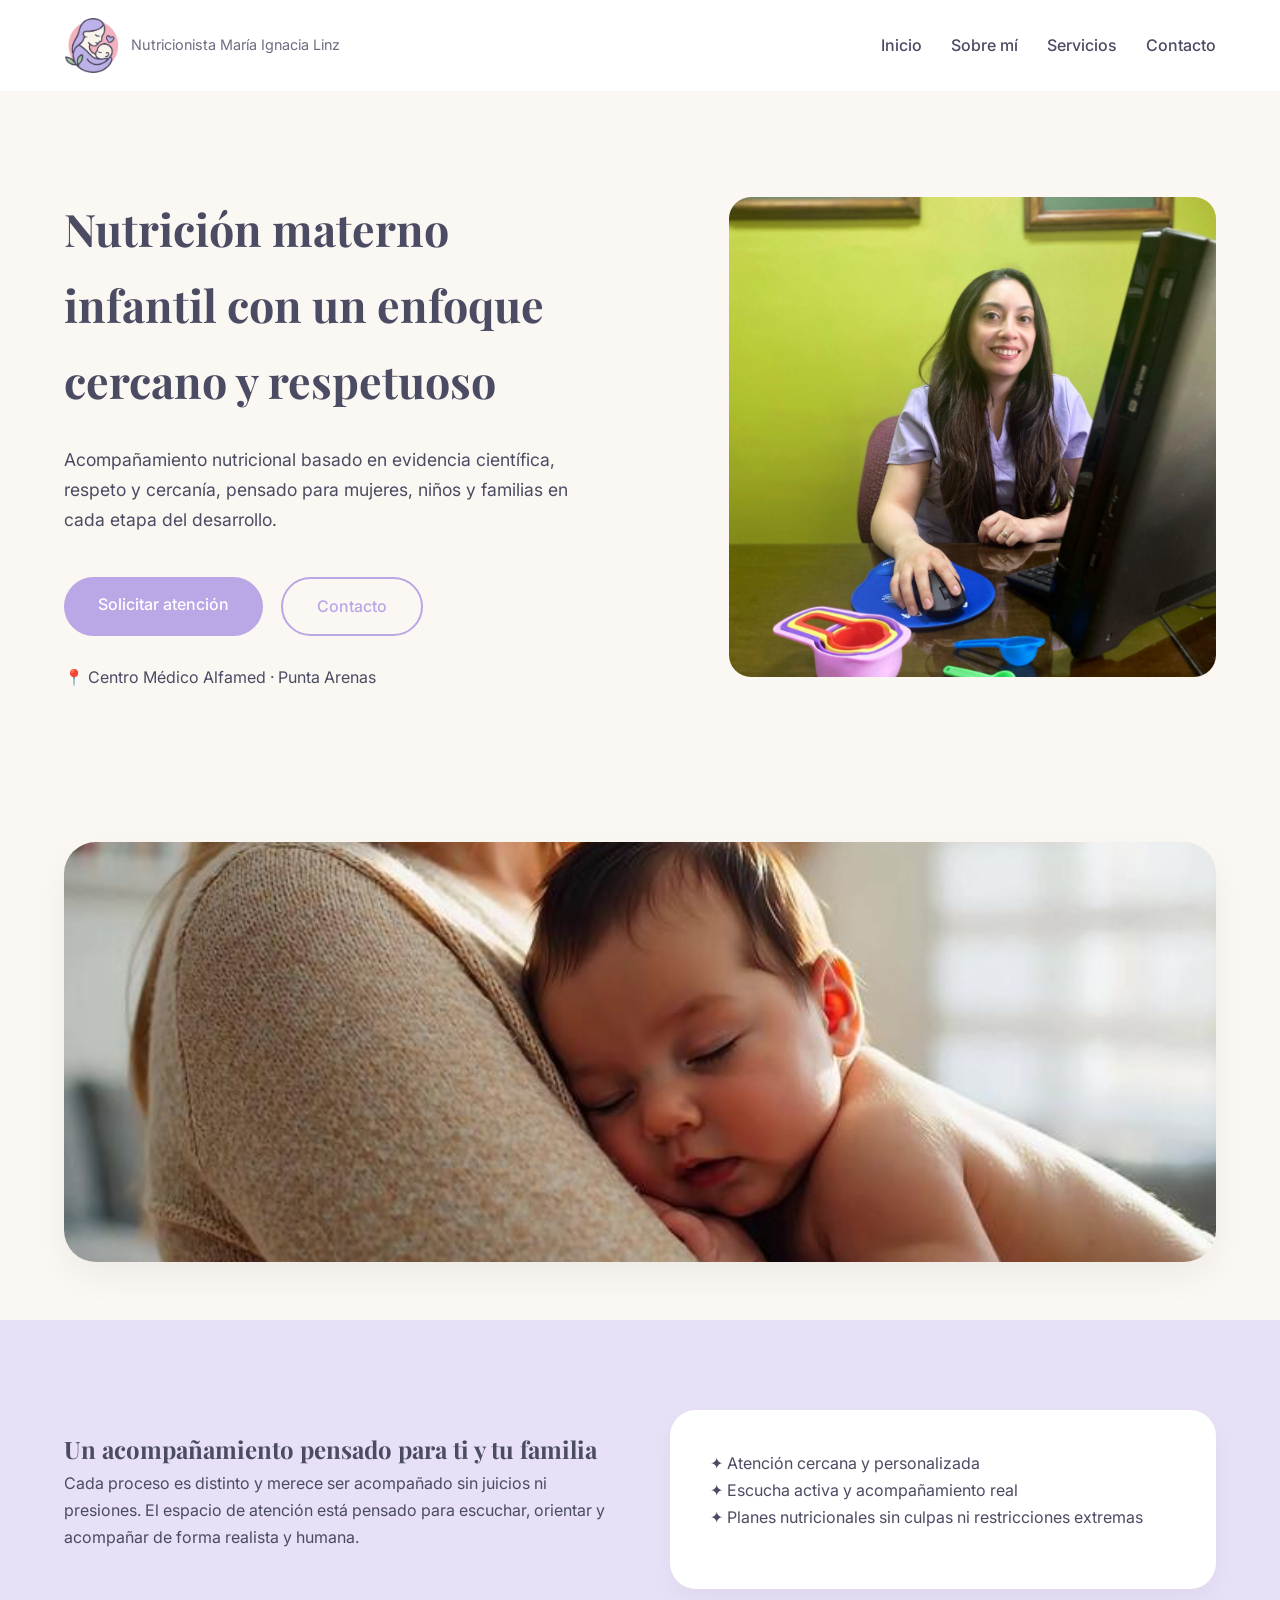
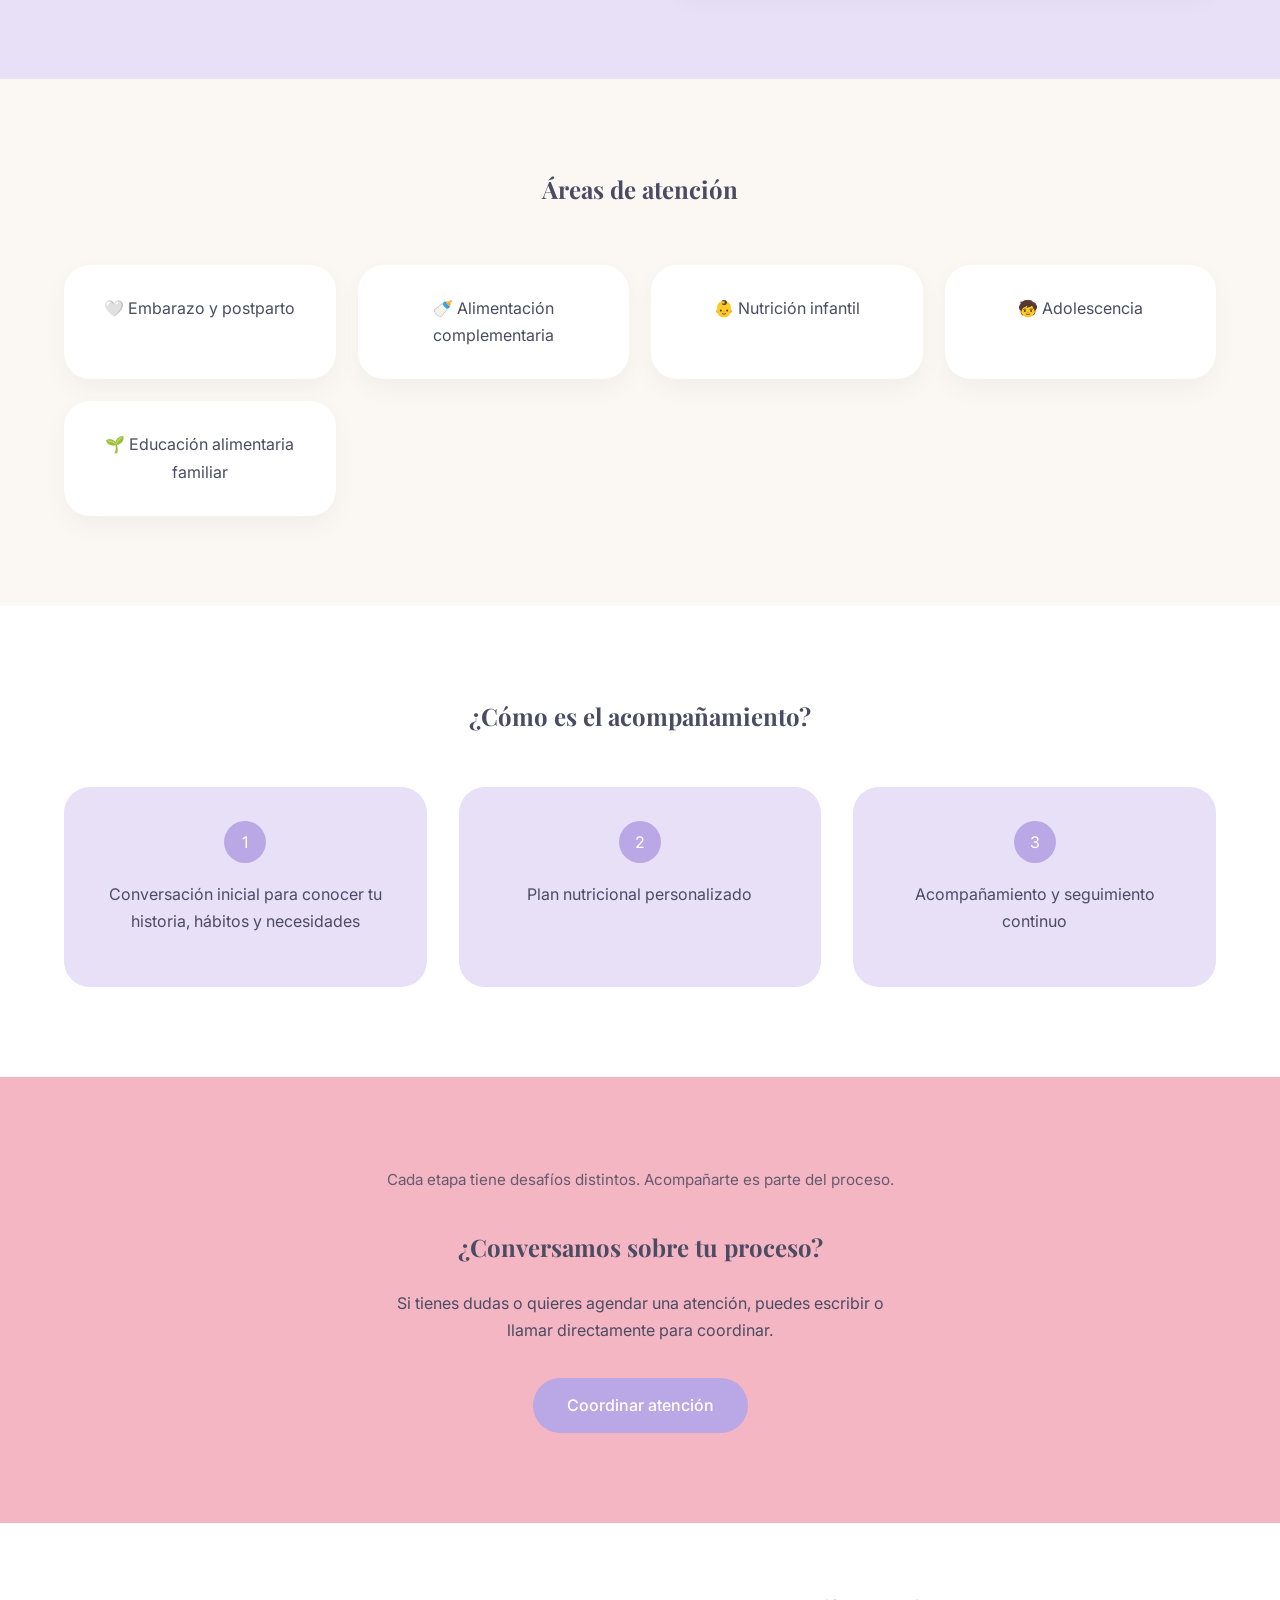
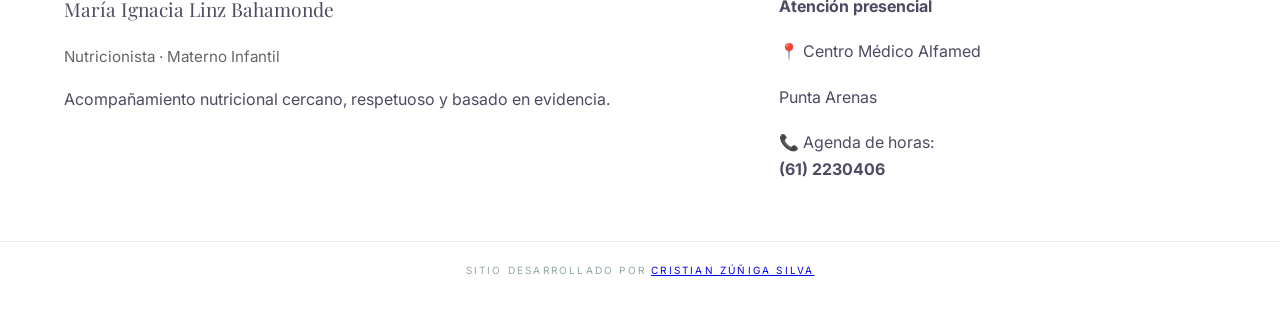
==== index.html @ c19d8e0f "initial website" ====
<!DOCTYPE html>
<html lang="es">
<head>
  <meta charset="UTF-8">
  <meta name="viewport" content="width=device-width, initial-scale=1.0">
  <title>María Ignacia Linz | Nutricionista Materno Infantil</title>
  <meta name="description" content="Nutrición materno infantil en Punta Arenas. Acompañamiento cercano durante embarazo, lactancia, infancia y adolescencia.">
  <link rel="stylesheet" href="styles.css">
  <link rel="preconnect" href="https://fonts.googleapis.com">
  <link rel="preconnect" href="https://fonts.gstatic.com" crossorigin>
  <link href="https://fonts.googleapis.com/css2?family=Playfair+Display:wght@500;600&family=Inter:wght@300;400;500&display=swap" rel="stylesheet">
</head>

<body class="home">

<header class="header">
  <div class="container header-content">
    <div class="brand">
        <img src="imagenes/logo 3.png" alt="Logo Nutrición Materno Infantil" class="logo">
        <span class="brand-name">Nutricionista María Ignacia Linz</span>
    </div>

    <button class="menu-toggle" aria-label="Abrir menú">
      ☰
    </button>

    <nav class="nav">
      <a href="index.html">Inicio</a>
      <a href="sobre-mi.html">Sobre mí</a>
      <a href="servicios.html">Servicios</a>
      <a href="contacto.html">Contacto</a>
    </nav>

  </div>
</header>

<!-- HERO -->
<section class="hero">
  <div class="container hero-grid">
    <div class="hero-text">
      <h1>Nutrición materno infantil con un enfoque cercano y respetuoso</h1>
      <p>
        Acompañamiento nutricional basado en evidencia científica, respeto y cercanía,
        pensado para mujeres, niños y familias en cada etapa del desarrollo.
      </p>

      <div class="hero-buttons">
        <a href="contacto.html" class="btn primary">Solicitar atención</a>
        <a href="contacto.html" class="btn secondary">Contacto</a>
      </div>
      <span class="location">📍 Centro Médico Alfamed · Punta Arenas</span>
    </div>

    <div class="hero-image">
      <!-- FOTO PROFESIONAL DE ELLA -->
      <img src="imagenes/nutri.jpeg" alt="Nutrición materno infantil">
    </div>
  </div>
</section>

<!-- BLOQUE VISUAL EMOCIONAL -->
<section class="visual-connection">
  <div class="container">
    <img 
      src="imagenes/bebe.jpg" 
      alt="Acompañamiento nutricional materno infantil"
      class="visual-image"
    >
  </div>
</section>

<!-- BLOQUE EMOCIONAL -->
<section class="emotional">
  <div class="container emotional-grid">
    <div>
      <h2>Un acompañamiento pensado para ti y tu familia</h2>
      <p>
        Cada proceso es distinto y merece ser acompañado sin juicios ni presiones.
        El espacio de atención está pensado para escuchar,
        orientar y acompañar de forma realista y humana.

      </p>
    </div>
    <div class="emotional-card">
      <p>
        ✦ Atención cercana y personalizada<br>
        ✦ Escucha activa y acompañamiento real<br>
        ✦ Planes nutricionales sin culpas ni restricciones extremas
      </p>
    </div>
  </div>
</section>

<!-- AREAS DE ATENCION -->
<section class="services">
  <div class="container">
    <h2>Áreas de atención</h2>
    <div class="services-grid">
      <div class="service-card">🤍 Embarazo y postparto</div>
      <div class="service-card">🍼 Alimentación complementaria</div>
      <div class="service-card">👶 Nutrición infantil</div>
      <div class="service-card">🧒 Adolescencia</div>
      <div class="service-card">🌱 Educación alimentaria familiar</div>
    </div>
  </div>
</section>

<!-- PROCESO -->
<section class="process">
  <div class="container">
    <h2>¿Cómo es el acompañamiento?</h2>
    <div class="process-grid">
      <div class="process-step">
        <span>1</span>
        <p>Conversación inicial para conocer tu historia, hábitos y necesidades</p>
      </div>
      <div class="process-step">
        <span>2</span>
        <p>Plan nutricional personalizado</p>
      </div>
      <div class="process-step">
        <span>3</span>
        <p>Acompañamiento y seguimiento continuo</p>
      </div>
    </div>
  </div>
</section>

<!-- CTA -->
<section class="cta">
  <div class="container">

    <p class="cta-pre">
      Cada etapa tiene desafíos distintos. Acompañarte es parte del proceso.
    </p>

    <h2>¿Conversamos sobre tu proceso?</h2>

    <p>
      Si tienes dudas o quieres agendar una atención,
      puedes escribir o llamar directamente para coordinar.
    </p>

    <a href="contacto.html" class="btn primary">Coordinar atención</a>

  </div>
</section>


<footer class="footer">
  <div class="container footer-grid">

    <!-- Identidad -->
    <div class="footer-brand">
      <p class="footer-name">María Ignacia Linz Bahamonde</p>
      <p class="footer-role">Nutricionista · Materno Infantil</p>
      <p class="footer-phrase">
        Acompañamiento nutricional cercano, respetuoso y basado en evidencia.
      </p>
    </div>

    <!-- Contacto -->
    <div class="footer-contact">
      <p><strong>Atención presencial</strong></p>
      <p>📍 Centro Médico Alfamed</p>
      <p>Punta Arenas</p>
      <p class="footer-phone">
        📞 Agenda de horas: <br>
        <strong>(61) 2230406</strong>
      </p>
    </div>

  </div>

  <!-- Crédito -->
  <div class="footer-credit">
    <p>
      Sitio desarrollado por 
      <a href="https://www.linkedin.com/in/cristianzunigas/" target="_blank">
        Cristian Zúñiga Silva
      </a>
    </p>
  </div>
</footer>

<script src="main.js"></script>

</body>
</html>
---- styles.css ----
:root {
  --lila: #b9a7e6;
  --lila-soft: #e7e0f6;
  --rosado: #f4b6c2;
  --crema: #fbf7f2;
  --gris: #4b4b63;
  --verde: #9ec9a3;
}

/* RESET */
* {
  margin: 0;
  padding: 0;
  box-sizing: border-box;
}

/* BASE */
body {
  font-family: 'Inter', sans-serif;
  background: var(--crema);
  color: var(--gris);
  line-height: 1.7;
}

h1, h2 {
  font-family: 'Playfair Display', serif;
}

p {
  margin-bottom: 18px;
}

.container {
  width: 90%;
  max-width: 1200px;
  margin: auto;
}

section {
  padding: 90px 0;
}

/* ==========================
   HELPERS EDITORIALES
========================== */

.container.narrow {
  max-width: 760px;
}

.text-centered-narrow {
  max-width: 720px;
  margin: 0 auto 40px;
  text-align: center;
}

.editorial-close {
  padding: 60px 0;
  text-align: center;
}

.editorial-close p {
  font-size: 1.05rem;
  line-height: 1.7;
}


/* HEADER */
.header {
  background: #fff;
  padding: 18px 0;
  position: relative; /* 👈 CLAVE */
  z-index: 1000;       /* 👈 CLAVE */
}

.header-content {
  display: flex;
  justify-content: space-between;
  align-items: center;
}

.logo {
  height: 55px;
}

/* BRAND */
.brand {
  display: flex;
  align-items: center;
  gap: 12px;
}

.brand-name {
  font-size: 0.9rem;
  opacity: 0.8;
  white-space: nowrap;
}

.nav a {
  margin-left: 25px;
  text-decoration: none;
  color: var(--gris);
  font-weight: 500;
}

.nav a:hover {
  color: var(--lila);
}

/* HERO */
.hero {
  padding: 100px 0;
}

.hero-grid {
  display: grid;
  grid-template-columns: 1.1fr 0.9fr;
  gap: 70px;
  align-items: center;
}

.hero-text {
  max-width: 520px;
}

.hero-text h1 {
  font-size: 2.8rem;
  margin-bottom: 26px;
}

.hero-text p {
  font-size: 1.1rem;
  margin-bottom: 42px;
}

.hero-buttons {
  display: flex;
  gap: 18px;
  margin-bottom: 28px;
}

.hero-image img {
  width: 100%;
  max-height: 420px;
  object-fit: cover;
  border-radius: 30px;
}

/* ==========================
   MENU HAMBURGUESA
========================== */

.menu-toggle {
  display: none;
  background: none;
  border: none;
  font-size: 1.8rem;
  cursor: pointer;
  color: var(--gris);
}

/* Mobile */
@media (max-width: 900px) {
  .menu-toggle {
    display: block;
  }

  .nav {
    position: absolute;
    top: 100%;
    right: 0;
    background: #fff;
    width: 100%;
    display: none;
    flex-direction: column;
    text-align: center;
    padding: 20px 0;
    box-shadow: 0 10px 30px rgba(0,0,0,0.05);
    z-index: 999; /* 👈 AÑADIR */
  }

  .nav a {
    margin: 12px 0;
    display: block;
  }

  .nav.nav-open {
    display: flex;
  }
}




/* ==========================
   SERVICES INTRO
========================== */

.services-intro {
  background: linear-gradient(180deg, #fff, var(--crema));
  padding: 100px 0 70px;
}

.services-intro-content {
  max-width: 760px;
  margin: auto;
  text-align: center;
}

.services-intro h1 {
  font-size: 2.4rem;
  margin-bottom: 24px;
}

.services-intro-text {
  font-size: 1.1rem;
  margin-bottom: 32px;
  opacity: 0.9;
}

.services-intro-meta {
  font-size: 0.95rem;
  opacity: 0.75;
  line-height: 1.6;
}

/* Caja editorial para intro de servicios */
.services-intro-box {
  background: #fff;
  border-radius: 36px;
  padding: 70px 40px;
  max-width: 1000px;
  margin: 40px auto 0;
  box-shadow: 0 20px 50px rgba(0,0,0,0.06);
}

@media (max-width: 700px) {
  .services-intro-box {
    padding: 50px 24px;
    border-radius: 28px;
  }
}


/* BUTTONS */
.btn {
  padding: 14px 34px;
  border-radius: 30px;
  text-decoration: none;
  font-weight: 500;
  display: inline-block;
}

.primary {
  background: var(--lila);
  color: #fff;
}

.primary:hover {
  background: #a795dc;
}

.secondary {
  border: 2px solid var(--lila);
  color: var(--lila);
}

.secondary:hover {
  background: var(--lila-soft);
}

/* VISUAL CONNECTION */
.visual-connection {
  padding: 50px 0;
}

.visual-image {
  width: 100%;
  max-height: 420px;
  object-fit: cover;
  border-radius: 32px;
  box-shadow: 0 15px 35px rgba(0,0,0,0.05);
}

/* EMOTIONAL (BASE INDEX) */
.emotional {
  background: var(--lila-soft);
}

.emotional-grid {
  display: grid;
  grid-template-columns: 1fr 1fr;
  gap: 60px;
  align-items: center;
}

.emotional-card {
  background: #fff;
  padding: 40px;
  border-radius: 26px;
  box-shadow: 0 10px 25px rgba(0,0,0,0.04);
}

/* SERVICES */
.services h2 {
  text-align: center;
  margin-bottom: 55px;
}

.services-grid {
  display: grid;
  grid-template-columns: repeat(auto-fit, minmax(220px, 1fr));
  gap: 22px;
}

.service-card {
  background: #fff;
  padding: 30px;
  border-radius: 26px;
  text-align: center;
  box-shadow: 0 10px 25px rgba(0,0,0,0.04);
  transition: transform 0.3s ease;
}

.service-card:hover {
  transform: translateY(-4px);
}



/* CTA (INDEX) */
.cta {
  background: var(--rosado);
  text-align: center;
}

.cta-pre {
  font-size: 0.95rem;
  margin-bottom: 18px;
  opacity: 0.85;
}

.cta h2 {
  margin-bottom: 22px;
}

.cta p {
  margin-bottom: 34px;
  max-width: 520px;
  margin-inline: auto;
}

/* FOOTER */
.footer {
  background: #fff;
  padding: 70px 0 30px;
}

.footer-grid {
  display: grid;
  grid-template-columns: 1.2fr 0.8fr;
  gap: 60px;
  margin-bottom: 40px;
}

.footer-name {
  font-family: 'Playfair Display', serif;
  font-size: 1.2rem;
}

.footer-role {
  font-size: 0.95rem;
  color: #666;
  margin-bottom: 16px;
}

.footer-credit {
  margin-top:40px;
  padding-top:20px;
  border-top:1px solid rgba(14,59,44,.10);
  text-align:center;
  font-size:10px;
  letter-spacing:.22em;
  text-transform:uppercase;
  color:rgba(14,59,44,.45);
}

/* ==========================
   VARIANTES SOBRE MI
========================== */

body.sobre-mi .hero {
  padding: 80px 0;
  background: linear-gradient(180deg, var(--crema), #fff);
}

body.sobre-mi .hero-text h1 {
  font-size: 2.4rem;
}

body.sobre-mi .emotional {
  padding: 110px 0;
}

body.sobre-mi .services:first-of-type .service-card {
  text-align: left;
  font-size: 0.95rem;
}

body.sobre-mi .cta {
  background: var(--lila-soft);
}

body.sobre-mi .editorial p {
  letter-spacing: 0.2px;
}


/* ==========================
   HERO – VARIANTES POR PÁGINA
========================== */

/* HOME: imagen más profesional, contenida */
body.home .hero-image img {
  border-radius: 22px;
  max-height: 480px;
  object-fit: cover;
}

/* SOBRE MI: imagen más humana, suave */
body.sobre-mi .hero-image img {
  border-radius: 42px;
  max-height: 460px;
}



/* RESPONSIVE */
@media (max-width: 900px) {
  .hero-grid,
  .emotional-grid,
  .process-grid,
  .footer-grid {
    grid-template-columns: 1fr;
    text-align: center;
  }


  .hero-buttons {
    justify-content: center;
  }

  /* Seguimiento nutricional */
  body.servicios .follow-up .services-grid {
    grid-template-columns: 1fr;
  }
}


/* ==========================
   VARIANTE SERVICIOS
========================== */

body.servicios section {
  padding: 80px 0;
}

/* Intro editorial (reemplaza hero) */
body.servicios .services-intro {
  background: linear-gradient(180deg, #fff, var(--crema));
  padding: 100px 0 70px;
}

body.servicios .services-intro h1 {
  font-size: 2.4rem;
  margin-bottom: 24px;
}

body.servicios .services-intro p {
  font-size: 1.05rem;
  max-width: 760px;
  margin: 0 auto 28px;
  opacity: 0.9;
}

body.servicios .services-intro .meta {
  font-size: 0.95rem;
  opacity: 0.75;
}

/* Servicios: look más editorial */
body.servicios .services h2 {
  margin-bottom: 40px;
}

body.servicios .service-card {
  text-align: left;
  padding: 36px 34px;
}

body.servicios .service-card strong {
  display: block;
  font-size: 1rem;
  margin-bottom: 14px;
}

body.servicios .service-card p {
  font-size: 0.95rem;
  line-height: 1.6;
}

/* Proceso más liviano */
body.servicios .process-step {
  box-shadow: 0 10px 30px rgba(0,0,0,0.04);
}

/* CTA más suave que el home */
body.servicios .cta {
  background: var(--lila-soft);
}

/* ==========================
   SEGUIMIENTO NUTRICIONAL
========================== */

.follow-up {
  background-color: #faf7f3; /* leve diferencia respecto al fondo base */
}

body.servicios .follow-up h2 {
  margin-bottom: 30px;
}


/* PROCESS */
.process {
  background: #fff;
}

.process h2 {
  text-align: center;
}

.process-grid {
  display: grid;
  grid-template-columns: repeat(3, 1fr);
  gap: 32px;
  margin-top: 50px;
}

.process-step {
  background: var(--lila-soft);
  padding: 34px;
  border-radius: 26px;
  text-align: center;
}

.process-step span {
  display: inline-block;
  background: var(--lila);
  color: #fff;
  width: 42px;
  height: 42px;
  border-radius: 50%;
  line-height: 42px;
  margin-bottom: 18px;
}

body.servicios .follow-up .services-grid {
  grid-template-columns: repeat(2, 1fr);
  max-width: 900px;
  margin: 0 auto;
}

.follow-up-title {
  text-align: center;
  margin-bottom: 40px;
}

.follow-up-intro {
  text-align: center;
  max-width: 720px;
  margin: 0 auto 50px;
  font-size: 1rem;
  opacity: 0.9;
}

body.servicios .follow-up {
  border-top: 1px solid rgba(0,0,0,0.04);
}


/* ==========================
   FORMULARIO DE CONTACTO
========================== */

.contact-form {
  background: #fff;
  padding: 50px;
  border-radius: 30px;
  box-shadow: 0 15px 40px rgba(0,0,0,0.05);
}

.form-group {
  display: flex;
  flex-direction: column;
  margin-bottom: 22px;
}

.form-group label {
  font-size: 0.85rem;
  margin-bottom: 6px;
  opacity: 0.75;
}

.form-group input,
.form-group textarea {
  font-family: 'Inter', sans-serif;
  padding: 14px 16px;
  border-radius: 14px;
  border: 1px solid #ddd;
  font-size: 0.95rem;
  background: #fff;
  transition: border 0.2s ease, box-shadow 0.2s ease;
}

.form-group input:focus,
.form-group textarea:focus {
  outline: none;
  border-color: var(--lila);
  box-shadow: 0 0 0 3px rgba(185, 167, 230, 0.25);
}

.contact-form button {
  margin-top: 10px;
}
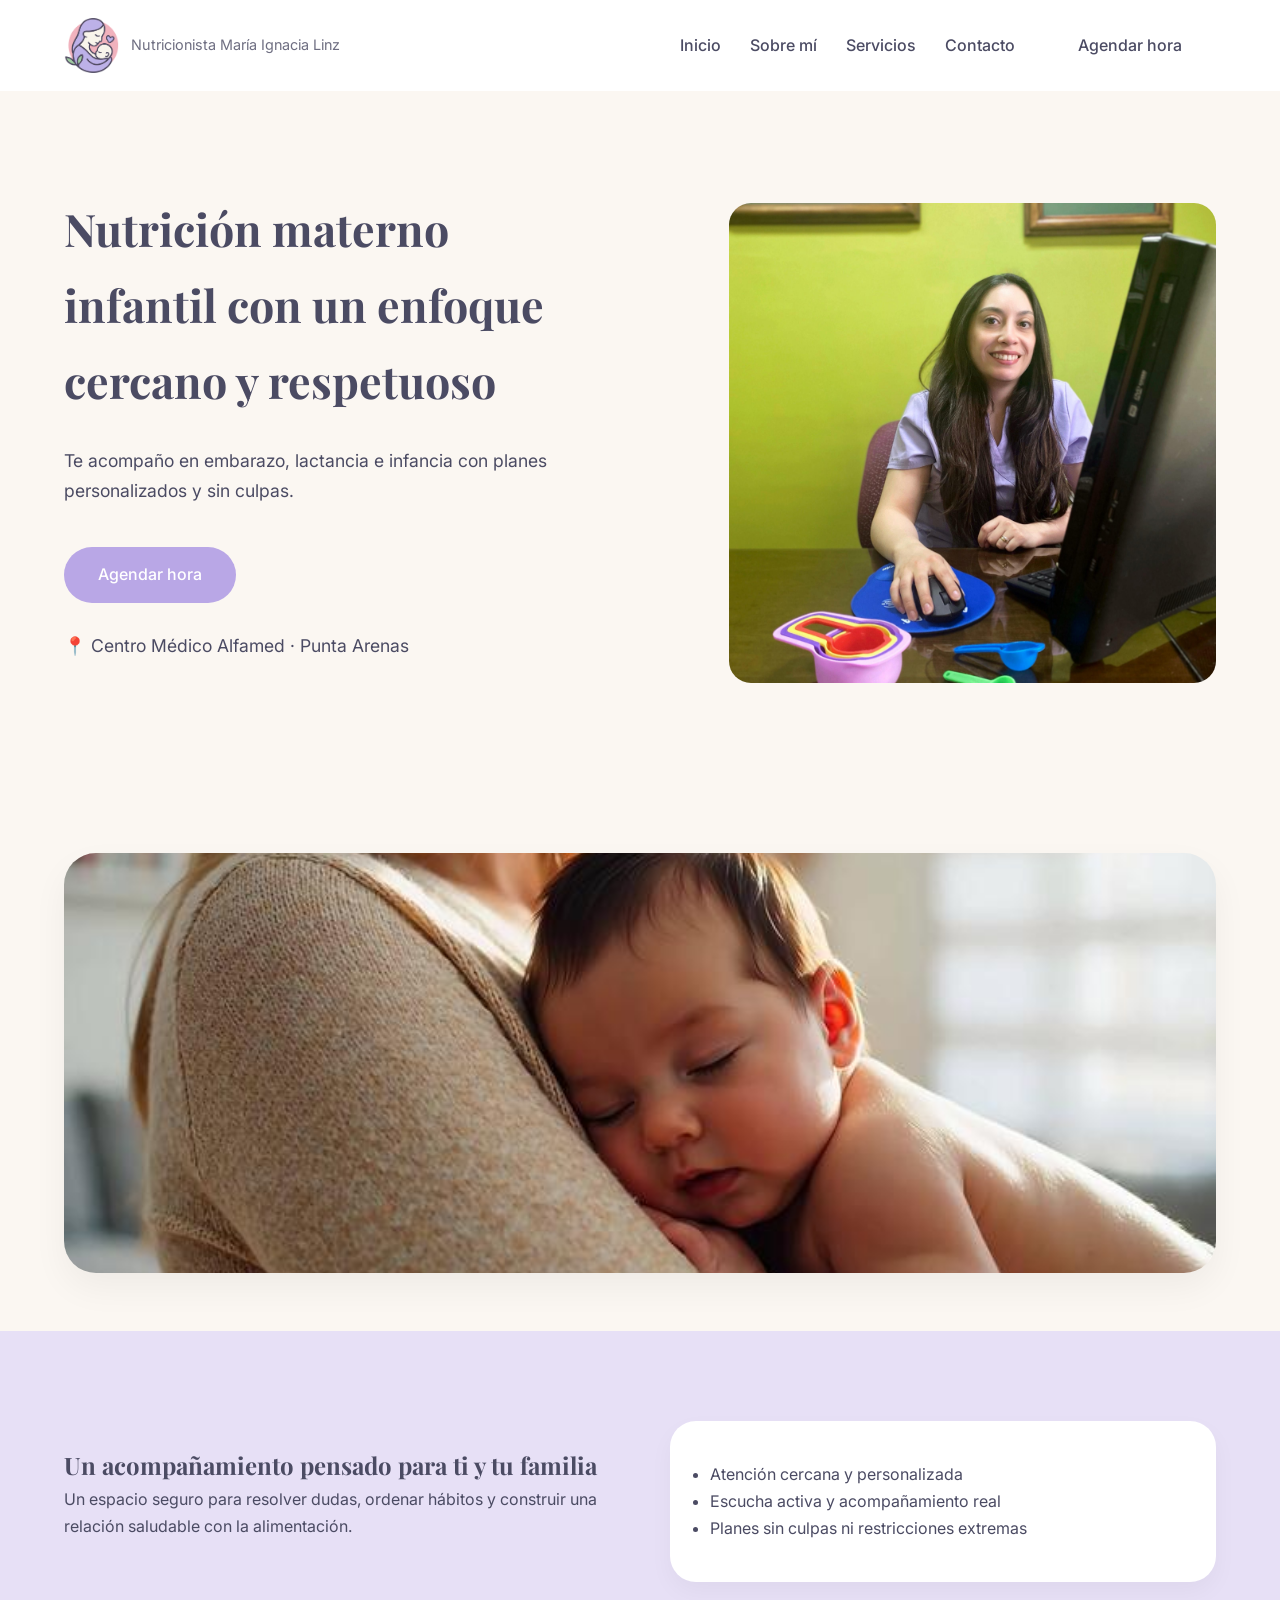
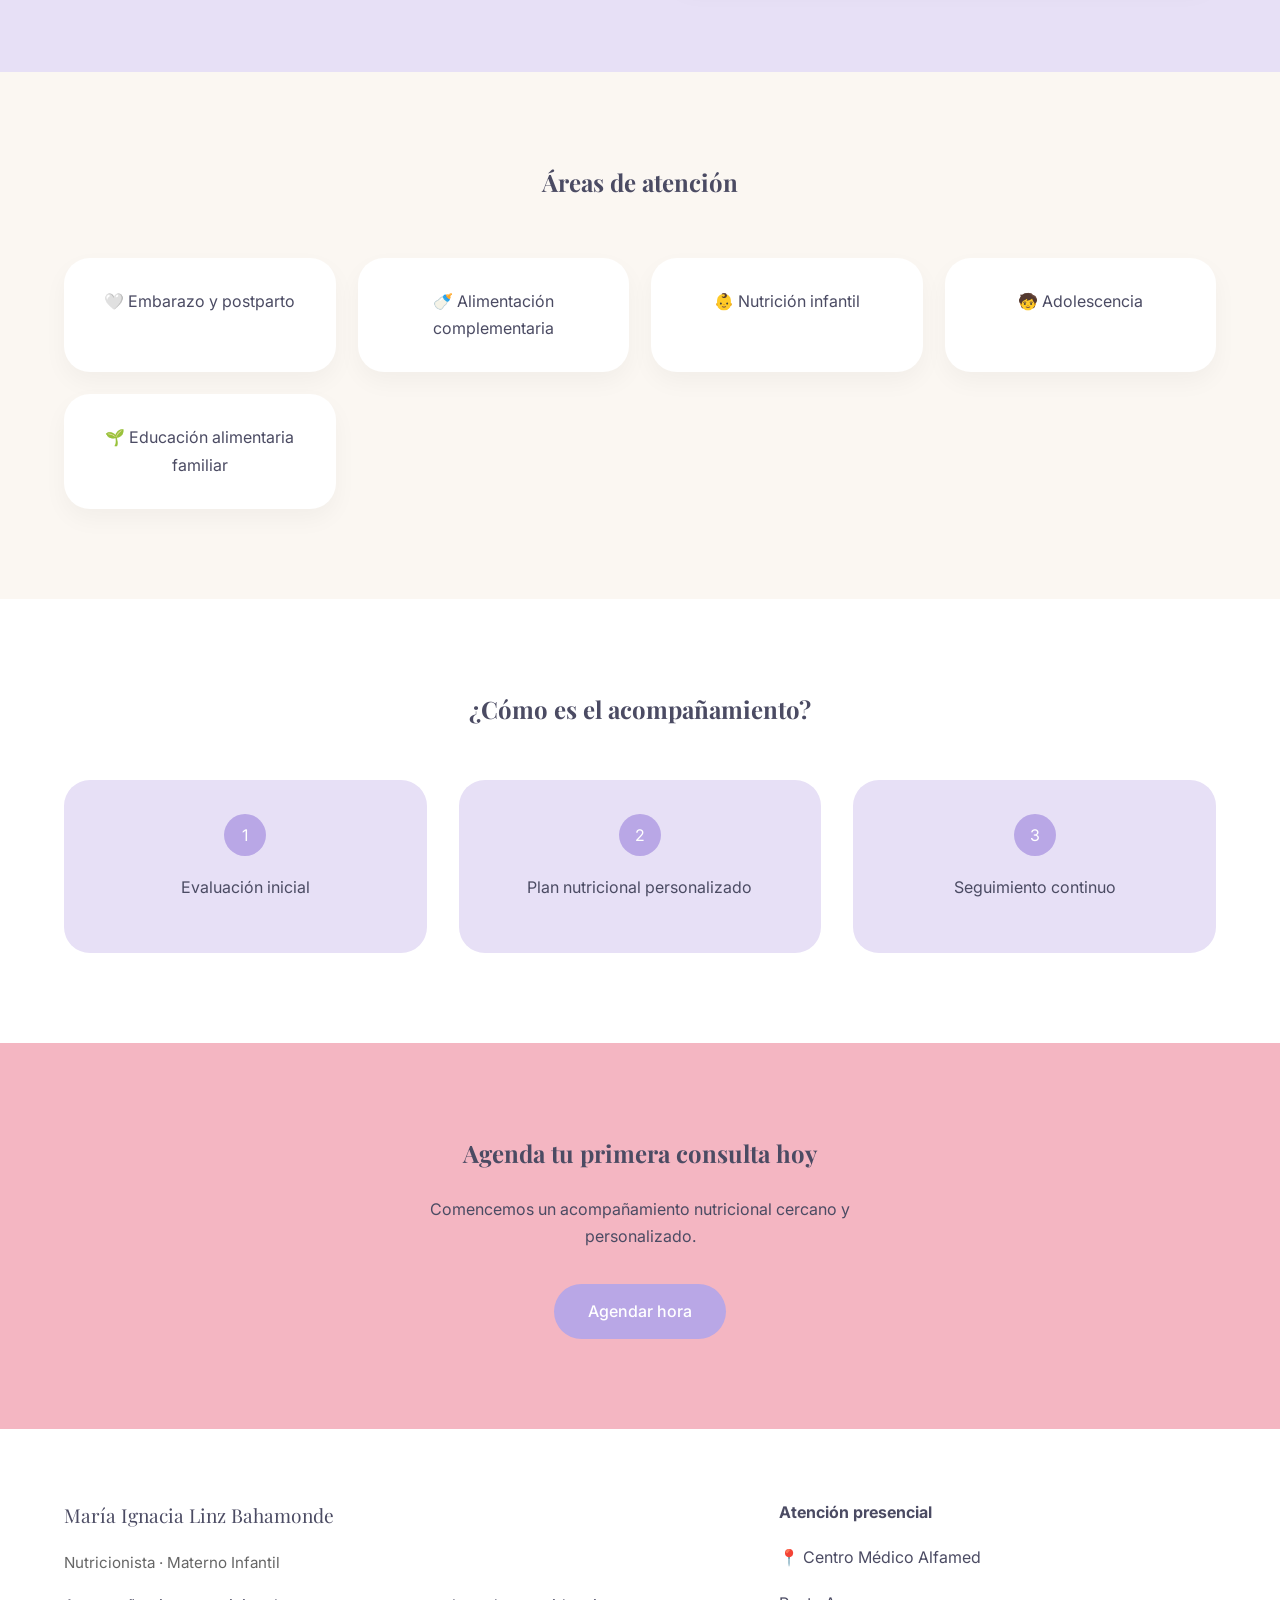
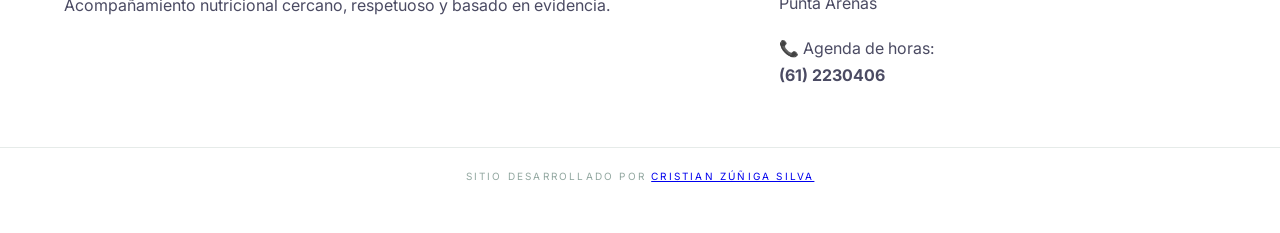
==== commit 898f6d54: "Update index.html" ====
--- a/index.html
+++ b/index.html
@@ -29,6 +29,7 @@
       <a href="sobre-mi.html">Sobre mí</a>
       <a href="servicios.html">Servicios</a>
       <a href="contacto.html">Contacto</a>
+      <a href="agendar.html" class="btn tertiary nav-cta">Agendar hora</a>
     </nav>
 
   </div>
@@ -39,16 +40,14 @@
   <div class="container hero-grid">
     <div class="hero-text">
       <h1>Nutrición materno infantil con un enfoque cercano y respetuoso</h1>
-      <p>
-        Acompañamiento nutricional basado en evidencia científica, respeto y cercanía,
-        pensado para mujeres, niños y familias en cada etapa del desarrollo.
+      <p class="hero-sub">
+        Te acompaño en embarazo, lactancia e infancia con planes personalizados y sin culpas.
       </p>
 
       <div class="hero-buttons">
-        <a href="contacto.html" class="btn primary">Solicitar atención</a>
-        <a href="contacto.html" class="btn secondary">Contacto</a>
+        <a href="agendar.html" class="btn primary">Agendar hora</a>
       </div>
-      <span class="location">📍 Centro Médico Alfamed · Punta Arenas</span>
+      <p class="hero-meta">📍 Centro Médico Alfamed · Punta Arenas</p>
     </div>
 
     <div class="hero-image">
@@ -75,18 +74,17 @@
     <div>
       <h2>Un acompañamiento pensado para ti y tu familia</h2>
       <p>
-        Cada proceso es distinto y merece ser acompañado sin juicios ni presiones.
-        El espacio de atención está pensado para escuchar,
-        orientar y acompañar de forma realista y humana.
+        Un espacio seguro para resolver dudas, ordenar hábitos y construir una relación saludable con la alimentación.
+      </p>
 
-      </p>
     </div>
     <div class="emotional-card">
-      <p>
-        ✦ Atención cercana y personalizada<br>
-        ✦ Escucha activa y acompañamiento real<br>
-        ✦ Planes nutricionales sin culpas ni restricciones extremas
-      </p>
+      <ul class="emotional-list">
+        <li>Atención cercana y personalizada</li>
+        <li>Escucha activa y acompañamiento real</li>
+        <li>Planes sin culpas ni restricciones extremas</li>
+      </ul>
+
     </div>
   </div>
 </section>
@@ -101,7 +99,8 @@
       <div class="service-card">👶 Nutrición infantil</div>
       <div class="service-card">🧒 Adolescencia</div>
       <div class="service-card">🌱 Educación alimentaria familiar</div>
-    </div>
+</div>
+
   </div>
 </section>
 
@@ -112,7 +111,7 @@
     <div class="process-grid">
       <div class="process-step">
         <span>1</span>
-        <p>Conversación inicial para conocer tu historia, hábitos y necesidades</p>
+        <p>Evaluación inicial</p>
       </div>
       <div class="process-step">
         <span>2</span>
@@ -120,7 +119,7 @@
       </div>
       <div class="process-step">
         <span>3</span>
-        <p>Acompañamiento y seguimiento continuo</p>
+        <p>Seguimiento continuo</p>
       </div>
     </div>
   </div>
@@ -130,18 +129,13 @@
 <section class="cta">
   <div class="container">
 
-    <p class="cta-pre">
-      Cada etapa tiene desafíos distintos. Acompañarte es parte del proceso.
+    <h2>Agenda tu primera consulta hoy</h2>
+
+    <p>
+      Comencemos un acompañamiento nutricional cercano y personalizado.
     </p>
 
-    <h2>¿Conversamos sobre tu proceso?</h2>
-
-    <p>
-      Si tienes dudas o quieres agendar una atención,
-      puedes escribir o llamar directamente para coordinar.
-    </p>
-
-    <a href="contacto.html" class="btn primary">Coordinar atención</a>
+    <a href="agendar.html" class="btn primary">Agendar hora</a>
 
   </div>
 </section>
--- a/styles.css
+++ b/styles.css
@@ -456,6 +456,24 @@
   }
 }
 
+  /* ==========================
+     SERVICIOS – MOBILE FIX
+  ========================== */
+
+  body.servicios .services-grid {
+    max-width: 520px;
+    margin: 0 auto;
+  }
+
+  body.servicios .service-card {
+    padding: 24px 22px;
+    text-align: left;
+  }
+
+  body.servicios .service-card p {
+    font-size: 0.9rem;
+    line-height: 1.55;
+  }
 
 /* ==========================
    VARIANTE SERVICIOS
@@ -546,6 +564,10 @@
   grid-template-columns: repeat(3, 1fr);
   gap: 32px;
   margin-top: 50px;
+}
+
+.process-step {
+  min-width: 0;
 }
 
 .process-step {
@@ -634,3 +656,41 @@
 .contact-form button {
   margin-top: 10px;
 }
+
+/* ==========================
+   FIX MOBILE SAFARI – PROCESO
+========================== */
+
+@media (max-width: 600px) {
+
+  body {
+    overflow-x: hidden;
+  }
+
+  .process-grid {
+    grid-template-columns: 1fr !important;
+    gap: 24px;
+  }
+
+  .process-step {
+    padding: 28px 22px;
+  }
+  /* Seguimiento nutricional */
+  body.servicios .follow-up .service-card {
+    padding: 22px 20px;
+  }
+
+  body.servicios .follow-up .service-card p {
+    font-size: 0.88rem;
+    line-height: 1.5;
+  }
+
+  body.servicios .follow-up .service-card strong {
+    font-size: 0.95rem;
+    display: block;
+    margin-bottom: 10px;
+  }
+
+}
+
+
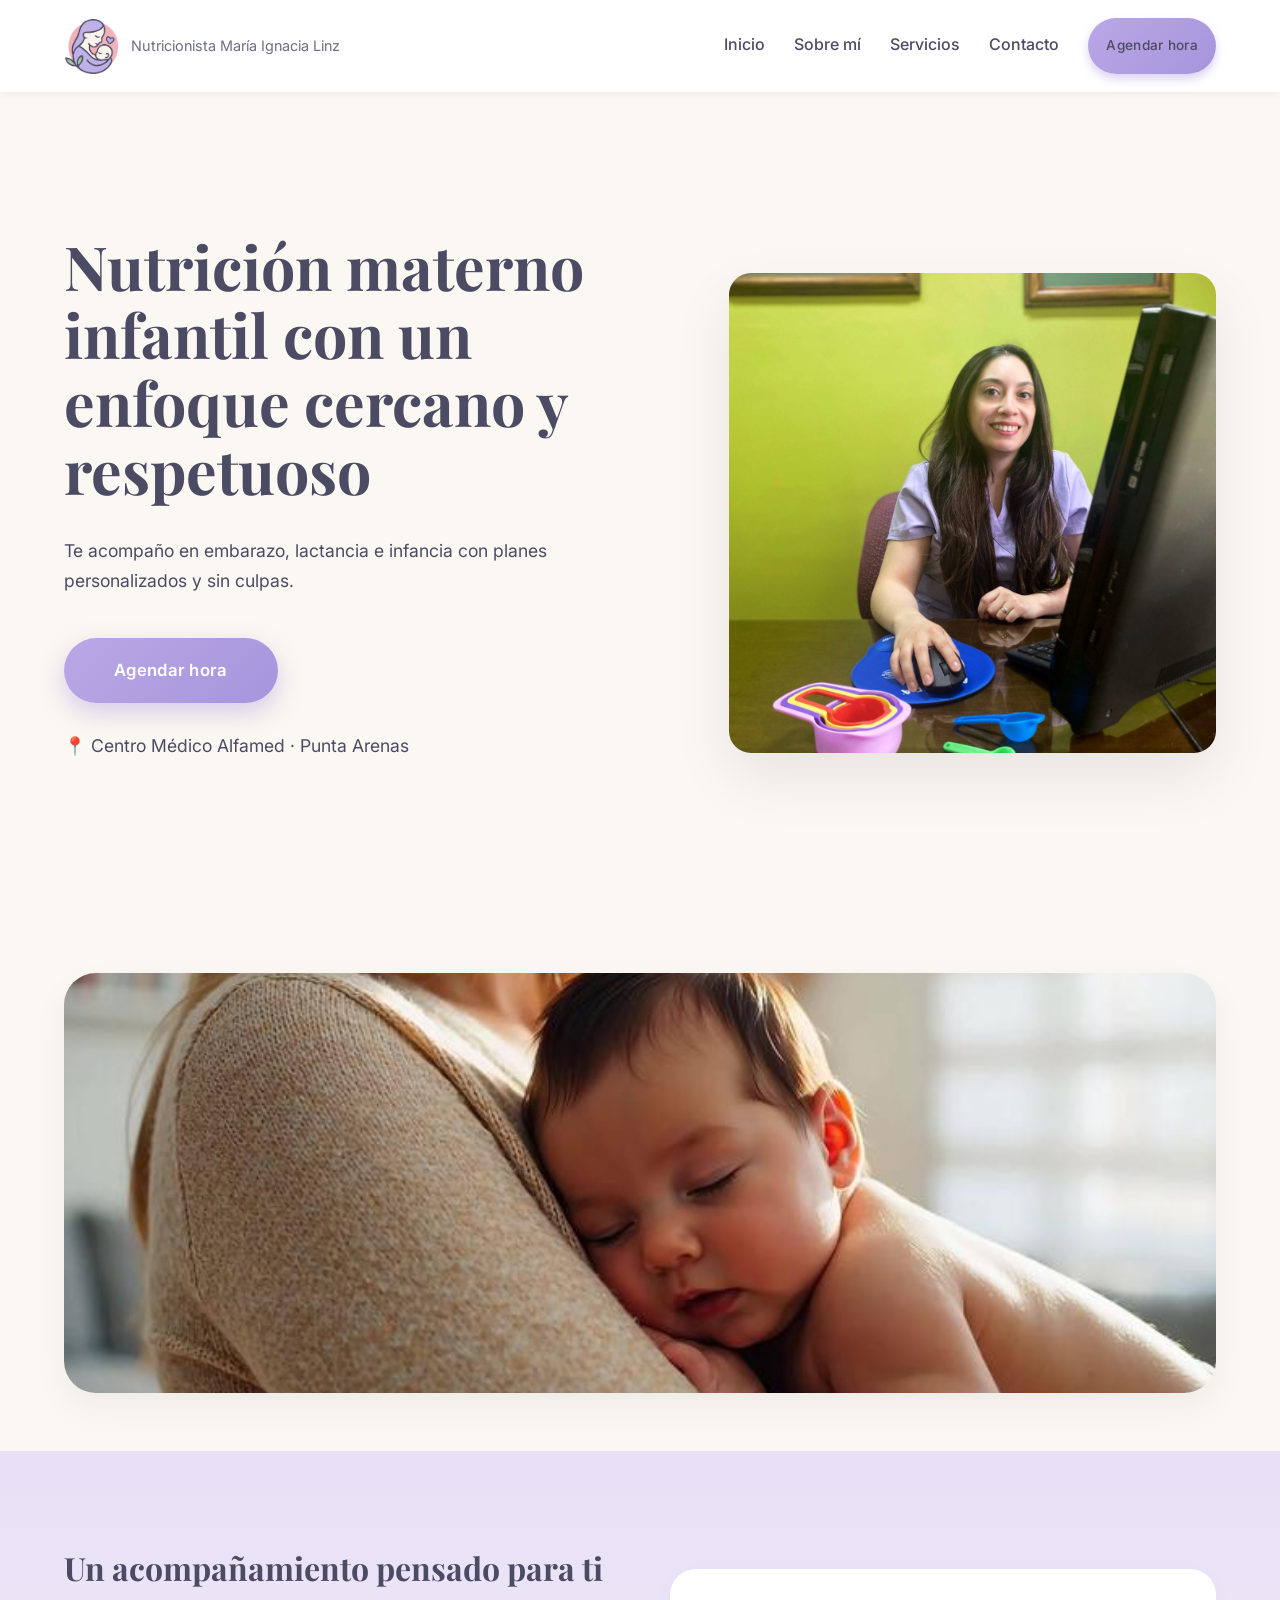
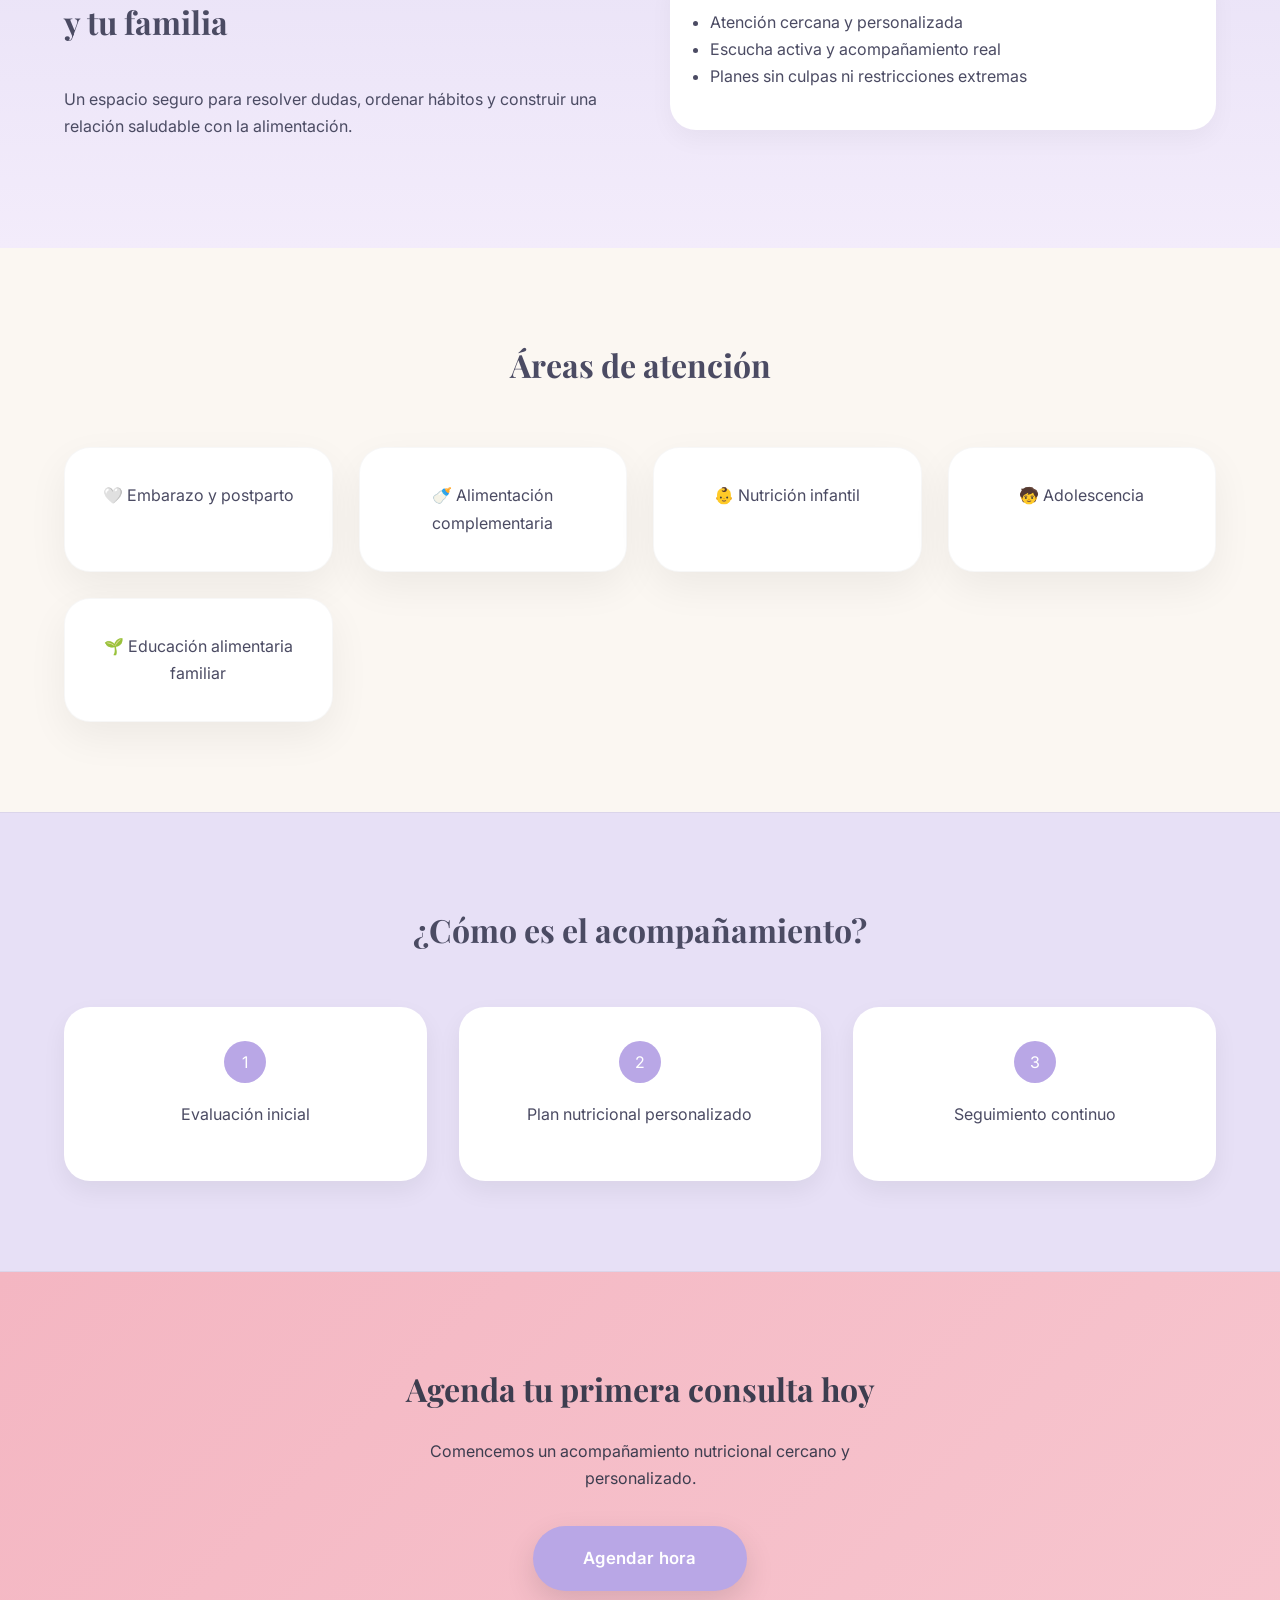
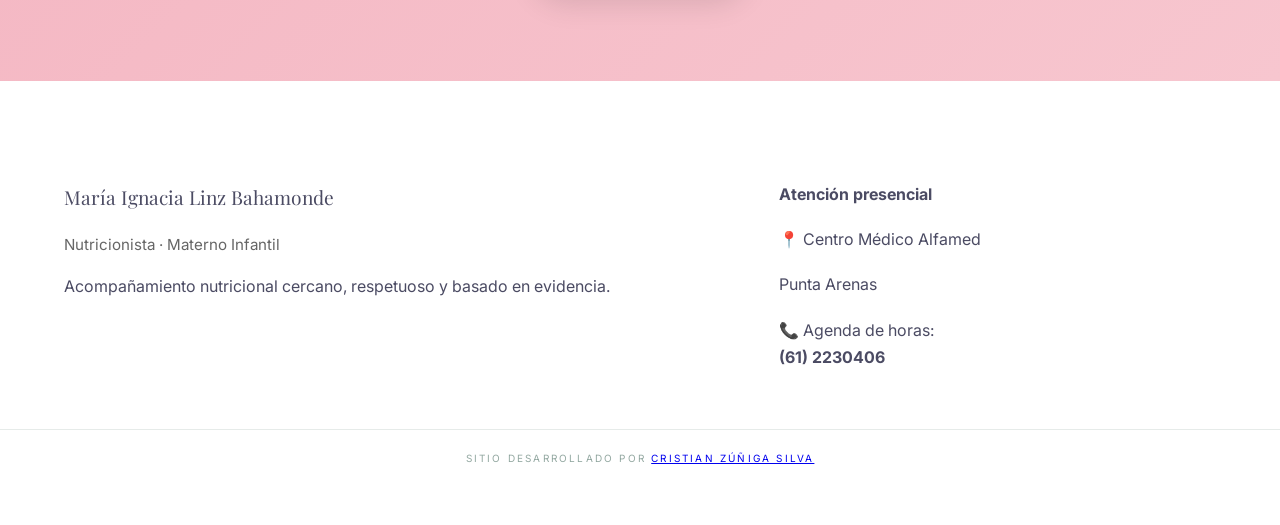
==== commit a70639e3: "Update index.html" ====
--- a/index.html
+++ b/index.html
@@ -35,7 +35,6 @@
   </div>
 </header>
 
-<!-- HERO -->
 <section class="hero">
   <div class="container hero-grid">
     <div class="hero-text">
@@ -51,13 +50,12 @@
     </div>
 
     <div class="hero-image">
-      <!-- FOTO PROFESIONAL DE ELLA -->
+      
       <img src="imagenes/nutri.jpeg" alt="Nutrición materno infantil">
     </div>
   </div>
 </section>
 
-<!-- BLOQUE VISUAL EMOCIONAL -->
 <section class="visual-connection">
   <div class="container">
     <img 
@@ -68,7 +66,6 @@
   </div>
 </section>
 
-<!-- BLOQUE EMOCIONAL -->
 <section class="emotional">
   <div class="container emotional-grid">
     <div>
@@ -89,7 +86,6 @@
   </div>
 </section>
 
-<!-- AREAS DE ATENCION -->
 <section class="services">
   <div class="container">
     <h2>Áreas de atención</h2>
@@ -104,7 +100,6 @@
   </div>
 </section>
 
-<!-- PROCESO -->
 <section class="process">
   <div class="container">
     <h2>¿Cómo es el acompañamiento?</h2>
@@ -125,7 +120,6 @@
   </div>
 </section>
 
-<!-- CTA -->
 <section class="cta">
   <div class="container">
 
@@ -144,7 +138,6 @@
 <footer class="footer">
   <div class="container footer-grid">
 
-    <!-- Identidad -->
     <div class="footer-brand">
       <p class="footer-name">María Ignacia Linz Bahamonde</p>
       <p class="footer-role">Nutricionista · Materno Infantil</p>
@@ -153,7 +146,6 @@
       </p>
     </div>
 
-    <!-- Contacto -->
     <div class="footer-contact">
       <p><strong>Atención presencial</strong></p>
       <p>📍 Centro Médico Alfamed</p>
@@ -166,7 +158,6 @@
 
   </div>
 
-  <!-- Crédito -->
   <div class="footer-credit">
     <p>
       Sitio desarrollado por 
@@ -181,3 +172,4 @@
 
 </body>
 </html>
+
--- a/styles.css
+++ b/styles.css
@@ -5,6 +5,11 @@
   --crema: #fbf7f2;
   --gris: #4b4b63;
   --verde: #9ec9a3;
+
+  --space-xl: 110px;
+  --space-lg: 90px;
+  --space-md: 70px;
+  --space-sm: 50px;
 }
 
 /* RESET */
@@ -37,7 +42,12 @@
 }
 
 section {
-  padding: 90px 0;
+  padding: var(--space-lg) 0;
+}
+
+/* CONTACTO AJUSTES */
+body.contacto section:nth-of-type(2) {
+  padding-top: 40px;
 }
 
 /* ==========================
@@ -55,8 +65,12 @@
 }
 
 .editorial-close {
-  padding: 60px 0;
-  text-align: center;
+  padding: 80px 0 60px;
+  text-align: center;
+}
+
+body.sobre-mi .editorial-close {
+  background: #fff;
 }
 
 .editorial-close p {
@@ -64,14 +78,34 @@
   line-height: 1.7;
 }
 
+body.sobre-mi .services:nth-of-type(3) .service-card {
+  padding: 18px 22px;
+  font-size: 0.9rem;
+  border-radius: 40px;
+  box-shadow: 0 5px 15px rgba(0,0,0,0.05);
+}
+
+/* BLOQUE HUMANO SOBRE MI */
+body.sobre-mi .services:nth-of-type(2) {
+  background: var(--crema);
+}
+
+body.sobre-mi .services:nth-of-type(2) .service-card {
+  background: #fff;
+  border-radius: 22px;
+}
 
 /* HEADER */
 .header {
-  background: #fff;
+  background: rgba(255,255,255,0.95);
+  backdrop-filter: blur(8px);
   padding: 18px 0;
-  position: relative; /* 👈 CLAVE */
-  z-index: 1000;       /* 👈 CLAVE */
-}
+  position: sticky;
+  top: 0;
+  z-index: 1000;
+  box-shadow: 0 2px 8px rgba(0,0,0,.05);
+}
+
 
 .header-content {
   display: flex;
@@ -109,7 +143,7 @@
 
 /* HERO */
 .hero {
-  padding: 100px 0;
+  padding: 140px 0 120px;
 }
 
 .hero-grid {
@@ -124,8 +158,9 @@
 }
 
 .hero-text h1 {
-  font-size: 2.8rem;
-  margin-bottom: 26px;
+  font-size: clamp(2.8rem, 5vw, 3.8rem);
+  line-height: 1.12;
+  margin-bottom: 32px;
 }
 
 .hero-text p {
@@ -159,8 +194,588 @@
   color: var(--gris);
 }
 
-/* Mobile */
+
+/* ==========================
+   SERVICES INTRO
+========================== */
+
+.services-intro {
+  background: linear-gradient(180deg, #fff, var(--crema));
+  padding: var(--space-xl) 0 var(--space-md);
+}
+
+.services-intro-content {
+  max-width: 760px;
+  margin: auto;
+  text-align: center;
+}
+
+.services-intro h1 {
+  font-size: 2.4rem;
+  margin-bottom: 24px;
+}
+
+.services-intro-text {
+  font-size: 1.1rem;
+  margin-bottom: 32px;
+  opacity: 0.9;
+}
+
+.services-intro-meta {
+  font-size: 0.95rem;
+  opacity: 0.75;
+  line-height: 1.6;
+}
+
+/* Caja editorial para intro de servicios */
+.services-intro-box {
+  background: #fff;
+  border-radius: 36px;
+  padding: 80px 60px;
+  max-width: 1000px;
+  margin: 60px auto 0;
+  box-shadow: 0 20px 50px rgba(0,0,0,0.06);
+}
+
+
+/* BUTTONS */
+.btn {
+  padding: 18px 50px;   /* más ancho + más alto */
+  min-height: 56px;     /* altura mínima táctil (UX móvil real) */
+  font-size: 1.05rem;
+  border-radius: 40px;  /* más moderno */
+  font-weight: 600;     /* más peso visual */
+  letter-spacing: .3px;
+
+  text-decoration: none;
+  display: inline-flex;
+  align-items: center;
+  justify-content: center;
+}
+
+
+.primary {
+  background: linear-gradient(135deg, var(--lila), #a795dc);
+  color: #fff;
+  box-shadow: 0 10px 24px rgba(149,128,214,.35);
+  transition: .25s ease;
+}
+
+.primary:hover {
+  transform: translateY(-3px);
+  box-shadow: 0 16px 34px rgba(149,128,214,.45);
+}
+
+.secondary {
+  border: 2px solid var(--lila);
+  color: var(--lila);
+}
+
+.secondary:hover {
+  background: var(--lila-soft);
+}
+
+.tertiary {
+  background: linear-gradient(135deg, var(--lila), #a795dc);
+  color: #fff;
+  box-shadow: 0 5px 10px rgba(149,128,214,.35);
+  transition: .25s ease;
+}
+
+.tertiary:hover {
+  transform: translateY(-2px);
+  box-shadow: 0 10px 30px rgba(149,128,214,.45);
+}
+
+/* VISUAL CONNECTION */
+.visual-connection {
+  padding: 50px 0;
+}
+
+.visual-image {
+  width: 100%;
+  max-height: 420px;
+  object-fit: cover;
+  border-radius: 32px;
+  box-shadow: 0 15px 35px rgba(0,0,0,0.05);
+}
+
+/* EMOTIONAL (BASE INDEX) */
+.emotional {
+  background: linear-gradient(180deg, var(--lila-soft), #f3ecfb);
+}
+
+body.contacto .emotional {
+  padding: 100px 0;
+}
+
+.emotional-grid {
+  display: grid;
+  grid-template-columns: 1fr 1fr;
+  gap: 60px;
+  align-items: center;
+}
+
+.emotional-card {
+  background: #fff;
+  padding: 40px;
+  border-radius: 26px;
+  box-shadow: 0 10px 25px rgba(0,0,0,0.04);
+}
+
+/* SERVICES */
+.services h2 {
+  text-align: center;
+  margin-bottom: 55px;
+}
+
+.services-grid {
+  display: grid;
+  grid-template-columns: repeat(auto-fit, minmax(260px, 1fr));
+  gap: 26px;
+}
+
+.service-card {
+  background: #fff;
+  padding: 34px 32px;
+  border-radius: 26px;
+  height: 100%;
+  text-align: center;
+  box-shadow: 0 15px 40px rgba(0,0,0,0.06);
+  border: 1px solid rgba(0,0,0,0.03);
+  transition: transform 0.3s ease;
+}
+
+.service-card:hover {
+  transform: translateY(-4px);
+}
+
+
+
+/* CTA (INDEX) */
+.cta {
+  background: linear-gradient(135deg, var(--rosado), #f7c6cf);
+  text-align: center;
+  color: #3d3d4f;
+}
+
+.cta .btn.primary {
+  background: var(--lila);
+  box-shadow: 0 12px 30px rgba(0,0,0,.12);
+}
+
+.cta-pre {
+  font-size: 0.95rem;
+  margin-bottom: 18px;
+  opacity: 0.85;
+}
+
+.cta h2 {
+  margin-bottom: 22px;
+}
+
+.cta p {
+  margin-bottom: 34px;
+  max-width: 520px;
+  margin-inline: auto;
+}
+
+/* FOOTER */
+.footer {
+  background: #fff;
+  padding: 100px 0 40px;
+}
+
+.footer-grid {
+  display: grid;
+  grid-template-columns: 1.2fr 0.8fr;
+  gap: 60px;
+  margin-bottom: 40px;
+}
+
+.footer-name {
+  font-family: 'Playfair Display', serif;
+  font-size: 1.2rem;
+}
+
+.footer-role {
+  font-size: 0.95rem;
+  color: #666;
+  margin-bottom: 16px;
+}
+
+.footer-credit {
+  margin-top:40px;
+  padding-top:20px;
+  border-top:1px solid rgba(14,59,44,.10);
+  text-align:center;
+  font-size:10px;
+  letter-spacing:.22em;
+  text-transform:uppercase;
+  color:rgba(14,59,44,.45);
+}
+
+/* ==========================
+   VARIANTES SOBRE MI
+========================== */
+
+body.sobre-mi .hero {
+  padding: 110px 0 90px;
+  background: linear-gradient(180deg, #fff, var(--crema));
+}
+
+body.sobre-mi .hero-text h1 {
+  font-size: 2.6rem;
+  margin-bottom: 12px;
+}
+
+body.sobre-mi .hero-text p {
+  font-size: 1.05rem;
+  max-width: 480px;
+  margin-bottom: 14px;
+}
+
+body.sobre-mi .hero-text p:last-child {
+  margin-bottom: 0;
+}
+
+body.sobre-mi .emotional {
+  padding: 100px 0;
+  background: linear-gradient(180deg, var(--lila-soft), #efe8fb);
+}
+
+body.sobre-mi .services:first-of-type .service-card {
+  text-align: left;
+  font-size: 0.95rem;
+}
+
+body.sobre-mi .cta {
+  background: linear-gradient(180deg, var(--lila-soft), #e3daf8);
+}
+
+body.sobre-mi .editorial p {
+  letter-spacing: 0.2px;
+}
+
+/* ==========================
+   SOBRE MI - FORMACIÓN
+========================== */
+
+body.sobre-mi .services:nth-of-type(1) .services-grid {
+  max-width: 900px;
+  margin: 40px auto 0;
+  grid-template-columns: repeat(auto-fit, minmax(220px, 1fr));
+  gap: 18px;
+}
+
+body.sobre-mi .service-card {
+  padding: 22px 18px;
+  font-size: 0.9rem;
+  line-height: 1.5;
+  text-align: center;
+  border-radius: 18px;
+  box-shadow: 0 8px 20px rgba(0,0,0,0.05);
+}
+
+body.sobre-mi .services:nth-of-type(1) {
+  background: linear-gradient(180deg, #fff, #f8f6f2);
+}
+
+body.sobre-mi .service-card strong {
+  display: block;
+  margin-bottom: 6px;
+  font-size: 0.95rem;
+}
+
+body.sobre-mi .services {
+  padding: 70px 0;
+}
+
+body.sobre-mi .services-grid {
+  align-items: stretch;
+}
+
+/* ==========================
+   HERO – VARIANTES POR PÁGINA
+========================== */
+
+/* HOME: imagen más profesional, contenida */
+body.home .hero-image img {
+  border-radius: 22px;
+  max-height: 480px;
+  object-fit: cover;
+}
+
+/* SOBRE MI: imagen más humana, suave */
+body.sobre-mi .hero-image img {
+  border-radius: 42px;
+  max-height: 460px;
+}
+
+
+
+  /* ==========================
+     SERVICIOS – AJUSTES BASE
+  ========================== */
+
+  body.servicios .services-grid {
+    max-width: 900px;
+    margin: 0 auto;
+  }
+
+  body.servicios .service-card {
+    padding: 32px 34px;
+    text-align: left;
+  }
+
+  body.servicios .service-card p {
+    font-size: 0.9rem;
+    line-height: 1.55;
+  }
+
+
+/* ==========================
+   VARIANTE SERVICIOS
+========================== */
+
+body.servicios section {
+  padding: 70px 0;
+}
+
+/* Intro editorial (reemplaza hero) */
+body.servicios .services-intro {
+  background: linear-gradient(180deg, #fff, var(--crema));
+}
+
+body.servicios .services-intro h1 {
+  font-size: 2.4rem;
+  margin-bottom: 24px;
+}
+
+body.servicios .services-intro p {
+  font-size: 1.05rem;
+  max-width: 760px;
+  margin: 0 auto 28px;
+  opacity: 0.9;
+}
+
+body.servicios .services-intro .meta {
+  font-size: 0.95rem;
+  opacity: 0.75;
+}
+
+/* Servicios: look más editorial */
+body.servicios .services h2 {
+  margin-bottom: 40px;
+}
+
+
+body.servicios .service-card strong {
+  display: block;
+  font-size: 1rem;
+  margin-bottom: 10px;
+  line-height: 1.4;
+}
+
+body.servicios .service-card p {
+  font-size: 0.95rem;
+  line-height: 1.6;
+}
+
+/* Proceso más liviano */
+body.servicios .process-step {
+  box-shadow: 0 10px 30px rgba(0,0,0,0.04);
+}
+
+/* CTA más suave que el home */
+body.servicios .cta {
+  background: linear-gradient(180deg, var(--lila-soft), #ddd3f5);
+  margin-top: 40px;
+}
+
+/* ==========================
+   SEGUIMIENTO NUTRICIONAL
+========================== */
+
+.follow-up {
+  background: linear-gradient(180deg, #faf7f3, #f3eee8); /* leve diferencia respecto al fondo base */
+}
+
+body.servicios .follow-up h2 {
+  margin-bottom: 30px;
+}
+
+
+/* PROCESS */
+.process {
+  background: var(--lila-soft);
+  padding: 90px 0;
+  border-top: 1px solid rgba(0,0,0,0.05);
+  border-bottom: 1px solid rgba(0,0,0,0.05);
+}
+
+
+.process h2 {
+  text-align: center;
+}
+
+.process-grid {
+  display: grid;
+  grid-template-columns: repeat(3, 1fr);
+  gap: 32px;
+  margin-top: 50px;
+}
+
+.process-step {
+  min-width: 0;
+  background: #fff;
+  padding: 34px;
+  border-radius: 26px;
+  text-align: center;
+  box-shadow: 0 10px 25px rgba(0,0,0,.06);
+  transition: .25s ease;
+}
+
+.process-step:hover {
+  transform: translateY(-4px);
+  box-shadow: 0 18px 38px rgba(0,0,0,.10);
+}
+
+
+.process-step span {
+  display: inline-block;
+  background: var(--lila);
+  color: #fff;
+  width: 42px;
+  height: 42px;
+  border-radius: 50%;
+  line-height: 42px;
+  margin-bottom: 18px;
+}
+
+body.servicios .follow-up .services-grid {
+  grid-template-columns: repeat(2, 1fr);
+  max-width: 900px;
+  margin: 0 auto;
+}
+
+.follow-up-title {
+  text-align: center;
+  margin-bottom: 40px;
+}
+
+.follow-up-intro {
+  text-align: center;
+  max-width: 720px;
+  margin: 0 auto 50px;
+  font-size: 1rem;
+  opacity: 0.9;
+}
+
+body.servicios .follow-up {
+  border-top: 1px solid rgba(0,0,0,0.04);
+}
+
+
+/* ==========================
+   FORMULARIO DE CONTACTO
+========================== */
+
+.contact-form {
+  background: #fff;
+  padding: 60px;
+  border-radius: 30px;
+  box-shadow: 0 15px 40px rgba(0,0,0,0.05);
+}
+
+.form-group {
+  display: flex;
+  flex-direction: column;
+  margin-bottom: 22px;
+}
+
+.form-group label {
+  font-size: 0.85rem;
+  margin-bottom: 6px;
+  opacity: 0.75;
+}
+
+.form-group input,
+.form-group textarea {
+  font-family: 'Inter', sans-serif;
+  padding: 14px 16px;
+  border-radius: 14px;
+  border: 1px solid #ddd;
+  font-size: 0.95rem;
+  background: #fff;
+  transition: border 0.2s ease, box-shadow 0.2s ease;
+}
+
+.form-group input:focus,
+.form-group textarea:focus {
+  outline: none;
+  border-color: var(--lila);
+  box-shadow: 0 0 0 3px rgba(185, 167, 230, 0.25);
+}
+
+.contact-form button {
+  margin-top: 20px;
+  align-self: center;
+  min-width: 200px;
+}
+
+
+/* BOTON CTA NAV */
+.nav-cta {
+  margin-left: 20px;
+  padding: 8px 18px;
+  font-size: 0.85rem;
+}
+
+
+/* ==========================
+   AGENDAR (CORRECTO)
+========================== */
+
+body.agendar .agendar-hero {
+  padding: var(--space-xl) 0 var(--space-md);
+  text-align: center;
+}
+
+body.agendar .agendar-sub {
+  font-size: 1.05rem;
+  margin-bottom: 40px;
+  opacity: 0.9;
+}
+
+body.agendar .agendar-btn {
+  font-size: 1.05rem;
+  padding: 16px 42px;
+  border-radius: 40px;
+  margin-bottom: 36px; /* 👈 EL ESPACIADO REAL */
+}
+
+body.agendar .agendar-note {
+  font-size: 0.9rem;
+  opacity: 0.7;
+  margin: 0;
+}
+
+
+/* =================================================
+   RESPONSIVE
+   TODO EL MOBILE VIVE AQUÍ (NADA ARRIBA)
+================================================= */
+
+@media (min-width: 1200px){
+  section h2{
+    font-size: 2.3rem;
+  }
+}
+
+/* ===== TABLET / MENU ===== */
 @media (max-width: 900px) {
+
   .menu-toggle {
     display: block;
   }
@@ -176,7 +791,7 @@
     text-align: center;
     padding: 20px 0;
     box-shadow: 0 10px 30px rgba(0,0,0,0.05);
-    z-index: 999; /* 👈 AÑADIR */
+    z-index: 999;
   }
 
   .nav a {
@@ -187,256 +802,7 @@
   .nav.nav-open {
     display: flex;
   }
-}
-
-
-
-
-/* ==========================
-   SERVICES INTRO
-========================== */
-
-.services-intro {
-  background: linear-gradient(180deg, #fff, var(--crema));
-  padding: 100px 0 70px;
-}
-
-.services-intro-content {
-  max-width: 760px;
-  margin: auto;
-  text-align: center;
-}
-
-.services-intro h1 {
-  font-size: 2.4rem;
-  margin-bottom: 24px;
-}
-
-.services-intro-text {
-  font-size: 1.1rem;
-  margin-bottom: 32px;
-  opacity: 0.9;
-}
-
-.services-intro-meta {
-  font-size: 0.95rem;
-  opacity: 0.75;
-  line-height: 1.6;
-}
-
-/* Caja editorial para intro de servicios */
-.services-intro-box {
-  background: #fff;
-  border-radius: 36px;
-  padding: 70px 40px;
-  max-width: 1000px;
-  margin: 40px auto 0;
-  box-shadow: 0 20px 50px rgba(0,0,0,0.06);
-}
-
-@media (max-width: 700px) {
-  .services-intro-box {
-    padding: 50px 24px;
-    border-radius: 28px;
-  }
-}
-
-
-/* BUTTONS */
-.btn {
-  padding: 14px 34px;
-  border-radius: 30px;
-  text-decoration: none;
-  font-weight: 500;
-  display: inline-block;
-}
-
-.primary {
-  background: var(--lila);
-  color: #fff;
-}
-
-.primary:hover {
-  background: #a795dc;
-}
-
-.secondary {
-  border: 2px solid var(--lila);
-  color: var(--lila);
-}
-
-.secondary:hover {
-  background: var(--lila-soft);
-}
-
-/* VISUAL CONNECTION */
-.visual-connection {
-  padding: 50px 0;
-}
-
-.visual-image {
-  width: 100%;
-  max-height: 420px;
-  object-fit: cover;
-  border-radius: 32px;
-  box-shadow: 0 15px 35px rgba(0,0,0,0.05);
-}
-
-/* EMOTIONAL (BASE INDEX) */
-.emotional {
-  background: var(--lila-soft);
-}
-
-.emotional-grid {
-  display: grid;
-  grid-template-columns: 1fr 1fr;
-  gap: 60px;
-  align-items: center;
-}
-
-.emotional-card {
-  background: #fff;
-  padding: 40px;
-  border-radius: 26px;
-  box-shadow: 0 10px 25px rgba(0,0,0,0.04);
-}
-
-/* SERVICES */
-.services h2 {
-  text-align: center;
-  margin-bottom: 55px;
-}
-
-.services-grid {
-  display: grid;
-  grid-template-columns: repeat(auto-fit, minmax(220px, 1fr));
-  gap: 22px;
-}
-
-.service-card {
-  background: #fff;
-  padding: 30px;
-  border-radius: 26px;
-  text-align: center;
-  box-shadow: 0 10px 25px rgba(0,0,0,0.04);
-  transition: transform 0.3s ease;
-}
-
-.service-card:hover {
-  transform: translateY(-4px);
-}
-
-
-
-/* CTA (INDEX) */
-.cta {
-  background: var(--rosado);
-  text-align: center;
-}
-
-.cta-pre {
-  font-size: 0.95rem;
-  margin-bottom: 18px;
-  opacity: 0.85;
-}
-
-.cta h2 {
-  margin-bottom: 22px;
-}
-
-.cta p {
-  margin-bottom: 34px;
-  max-width: 520px;
-  margin-inline: auto;
-}
-
-/* FOOTER */
-.footer {
-  background: #fff;
-  padding: 70px 0 30px;
-}
-
-.footer-grid {
-  display: grid;
-  grid-template-columns: 1.2fr 0.8fr;
-  gap: 60px;
-  margin-bottom: 40px;
-}
-
-.footer-name {
-  font-family: 'Playfair Display', serif;
-  font-size: 1.2rem;
-}
-
-.footer-role {
-  font-size: 0.95rem;
-  color: #666;
-  margin-bottom: 16px;
-}
-
-.footer-credit {
-  margin-top:40px;
-  padding-top:20px;
-  border-top:1px solid rgba(14,59,44,.10);
-  text-align:center;
-  font-size:10px;
-  letter-spacing:.22em;
-  text-transform:uppercase;
-  color:rgba(14,59,44,.45);
-}
-
-/* ==========================
-   VARIANTES SOBRE MI
-========================== */
-
-body.sobre-mi .hero {
-  padding: 80px 0;
-  background: linear-gradient(180deg, var(--crema), #fff);
-}
-
-body.sobre-mi .hero-text h1 {
-  font-size: 2.4rem;
-}
-
-body.sobre-mi .emotional {
-  padding: 110px 0;
-}
-
-body.sobre-mi .services:first-of-type .service-card {
-  text-align: left;
-  font-size: 0.95rem;
-}
-
-body.sobre-mi .cta {
-  background: var(--lila-soft);
-}
-
-body.sobre-mi .editorial p {
-  letter-spacing: 0.2px;
-}
-
-
-/* ==========================
-   HERO – VARIANTES POR PÁGINA
-========================== */
-
-/* HOME: imagen más profesional, contenida */
-body.home .hero-image img {
-  border-radius: 22px;
-  max-height: 480px;
-  object-fit: cover;
-}
-
-/* SOBRE MI: imagen más humana, suave */
-body.sobre-mi .hero-image img {
-  border-radius: 42px;
-  max-height: 460px;
-}
-
-
-
-/* RESPONSIVE */
-@media (max-width: 900px) {
+
   .hero-grid,
   .emotional-grid,
   .process-grid,
@@ -445,222 +811,40 @@
     text-align: center;
   }
 
-
   .hero-buttons {
     justify-content: center;
   }
 
-  /* Seguimiento nutricional */
-  body.servicios .follow-up .services-grid {
-    grid-template-columns: 1fr;
-  }
-}
-
-  /* ==========================
-     SERVICIOS – MOBILE FIX
-  ========================== */
-
-  body.servicios .services-grid {
-    max-width: 520px;
-    margin: 0 auto;
-  }
-
-  body.servicios .service-card {
-    padding: 24px 22px;
-    text-align: left;
-  }
-
-  body.servicios .service-card p {
-    font-size: 0.9rem;
-    line-height: 1.55;
-  }
-
-/* ==========================
-   VARIANTE SERVICIOS
-========================== */
-
-body.servicios section {
-  padding: 80px 0;
-}
-
-/* Intro editorial (reemplaza hero) */
-body.servicios .services-intro {
-  background: linear-gradient(180deg, #fff, var(--crema));
-  padding: 100px 0 70px;
-}
-
-body.servicios .services-intro h1 {
-  font-size: 2.4rem;
-  margin-bottom: 24px;
-}
-
-body.servicios .services-intro p {
-  font-size: 1.05rem;
-  max-width: 760px;
-  margin: 0 auto 28px;
-  opacity: 0.9;
-}
-
-body.servicios .services-intro .meta {
-  font-size: 0.95rem;
-  opacity: 0.75;
-}
-
-/* Servicios: look más editorial */
-body.servicios .services h2 {
-  margin-bottom: 40px;
-}
-
-body.servicios .service-card {
-  text-align: left;
-  padding: 36px 34px;
-}
-
-body.servicios .service-card strong {
-  display: block;
-  font-size: 1rem;
-  margin-bottom: 14px;
-}
-
-body.servicios .service-card p {
-  font-size: 0.95rem;
-  line-height: 1.6;
-}
-
-/* Proceso más liviano */
-body.servicios .process-step {
-  box-shadow: 0 10px 30px rgba(0,0,0,0.04);
-}
-
-/* CTA más suave que el home */
-body.servicios .cta {
-  background: var(--lila-soft);
-}
-
-/* ==========================
-   SEGUIMIENTO NUTRICIONAL
-========================== */
-
-.follow-up {
-  background-color: #faf7f3; /* leve diferencia respecto al fondo base */
-}
-
-body.servicios .follow-up h2 {
-  margin-bottom: 30px;
-}
-
-
-/* PROCESS */
-.process {
-  background: #fff;
-}
-
-.process h2 {
-  text-align: center;
-}
-
-.process-grid {
-  display: grid;
-  grid-template-columns: repeat(3, 1fr);
-  gap: 32px;
-  margin-top: 50px;
-}
-
-.process-step {
-  min-width: 0;
-}
-
-.process-step {
-  background: var(--lila-soft);
-  padding: 34px;
-  border-radius: 26px;
-  text-align: center;
-}
-
-.process-step span {
-  display: inline-block;
-  background: var(--lila);
-  color: #fff;
-  width: 42px;
-  height: 42px;
-  border-radius: 50%;
-  line-height: 42px;
-  margin-bottom: 18px;
-}
-
-body.servicios .follow-up .services-grid {
-  grid-template-columns: repeat(2, 1fr);
-  max-width: 900px;
-  margin: 0 auto;
-}
-
-.follow-up-title {
-  text-align: center;
-  margin-bottom: 40px;
-}
-
-.follow-up-intro {
-  text-align: center;
-  max-width: 720px;
-  margin: 0 auto 50px;
-  font-size: 1rem;
-  opacity: 0.9;
-}
-
-body.servicios .follow-up {
-  border-top: 1px solid rgba(0,0,0,0.04);
-}
-
-
-/* ==========================
-   FORMULARIO DE CONTACTO
-========================== */
-
-.contact-form {
-  background: #fff;
-  padding: 50px;
-  border-radius: 30px;
-  box-shadow: 0 15px 40px rgba(0,0,0,0.05);
-}
-
-.form-group {
-  display: flex;
-  flex-direction: column;
-  margin-bottom: 22px;
-}
-
-.form-group label {
-  font-size: 0.85rem;
-  margin-bottom: 6px;
-  opacity: 0.75;
-}
-
-.form-group input,
-.form-group textarea {
-  font-family: 'Inter', sans-serif;
-  padding: 14px 16px;
-  border-radius: 14px;
-  border: 1px solid #ddd;
-  font-size: 0.95rem;
-  background: #fff;
-  transition: border 0.2s ease, box-shadow 0.2s ease;
-}
-
-.form-group input:focus,
-.form-group textarea:focus {
-  outline: none;
-  border-color: var(--lila);
-  box-shadow: 0 0 0 3px rgba(185, 167, 230, 0.25);
-}
-
-.contact-form button {
-  margin-top: 10px;
-}
-
-/* ==========================
-   FIX MOBILE SAFARI – PROCESO
-========================== */
-
+  .nav-cta {
+    margin-top: 12px;
+    width: 80%;
+  }
+}
+
+
+/* ===== MOBILE ===== */
+@media (max-width: 700px) {
+
+  body.agendar .btn.primary {
+    width: 100%;
+  }
+
+  .services-intro-box {
+    padding: 50px 24px;
+    border-radius: 28px;
+  }
+
+  .hero {
+    padding: var(--space-md) 0;
+  }
+
+  .hero-text {
+    text-align: center;
+  }
+}
+
+
+/* ===== MOBILE PEQUEÑO / SAFARI ===== */
 @media (max-width: 600px) {
 
   body {
@@ -675,22 +859,15 @@
   .process-step {
     padding: 28px 22px;
   }
-  /* Seguimiento nutricional */
-  body.servicios .follow-up .service-card {
-    padding: 22px 20px;
-  }
-
-  body.servicios .follow-up .service-card p {
-    font-size: 0.88rem;
-    line-height: 1.5;
-  }
-
-  body.servicios .follow-up .service-card strong {
-    font-size: 0.95rem;
-    display: block;
-    margin-bottom: 10px;
-  }
-
-}
-
-
+
+}
+
+/* micro mejoras premium */
+section h2 {
+  font-size: 2rem;
+  margin-bottom: 36px;
+}
+
+.hero-image img {
+  box-shadow: 0 25px 60px rgba(0,0,0,0.08);
+}
